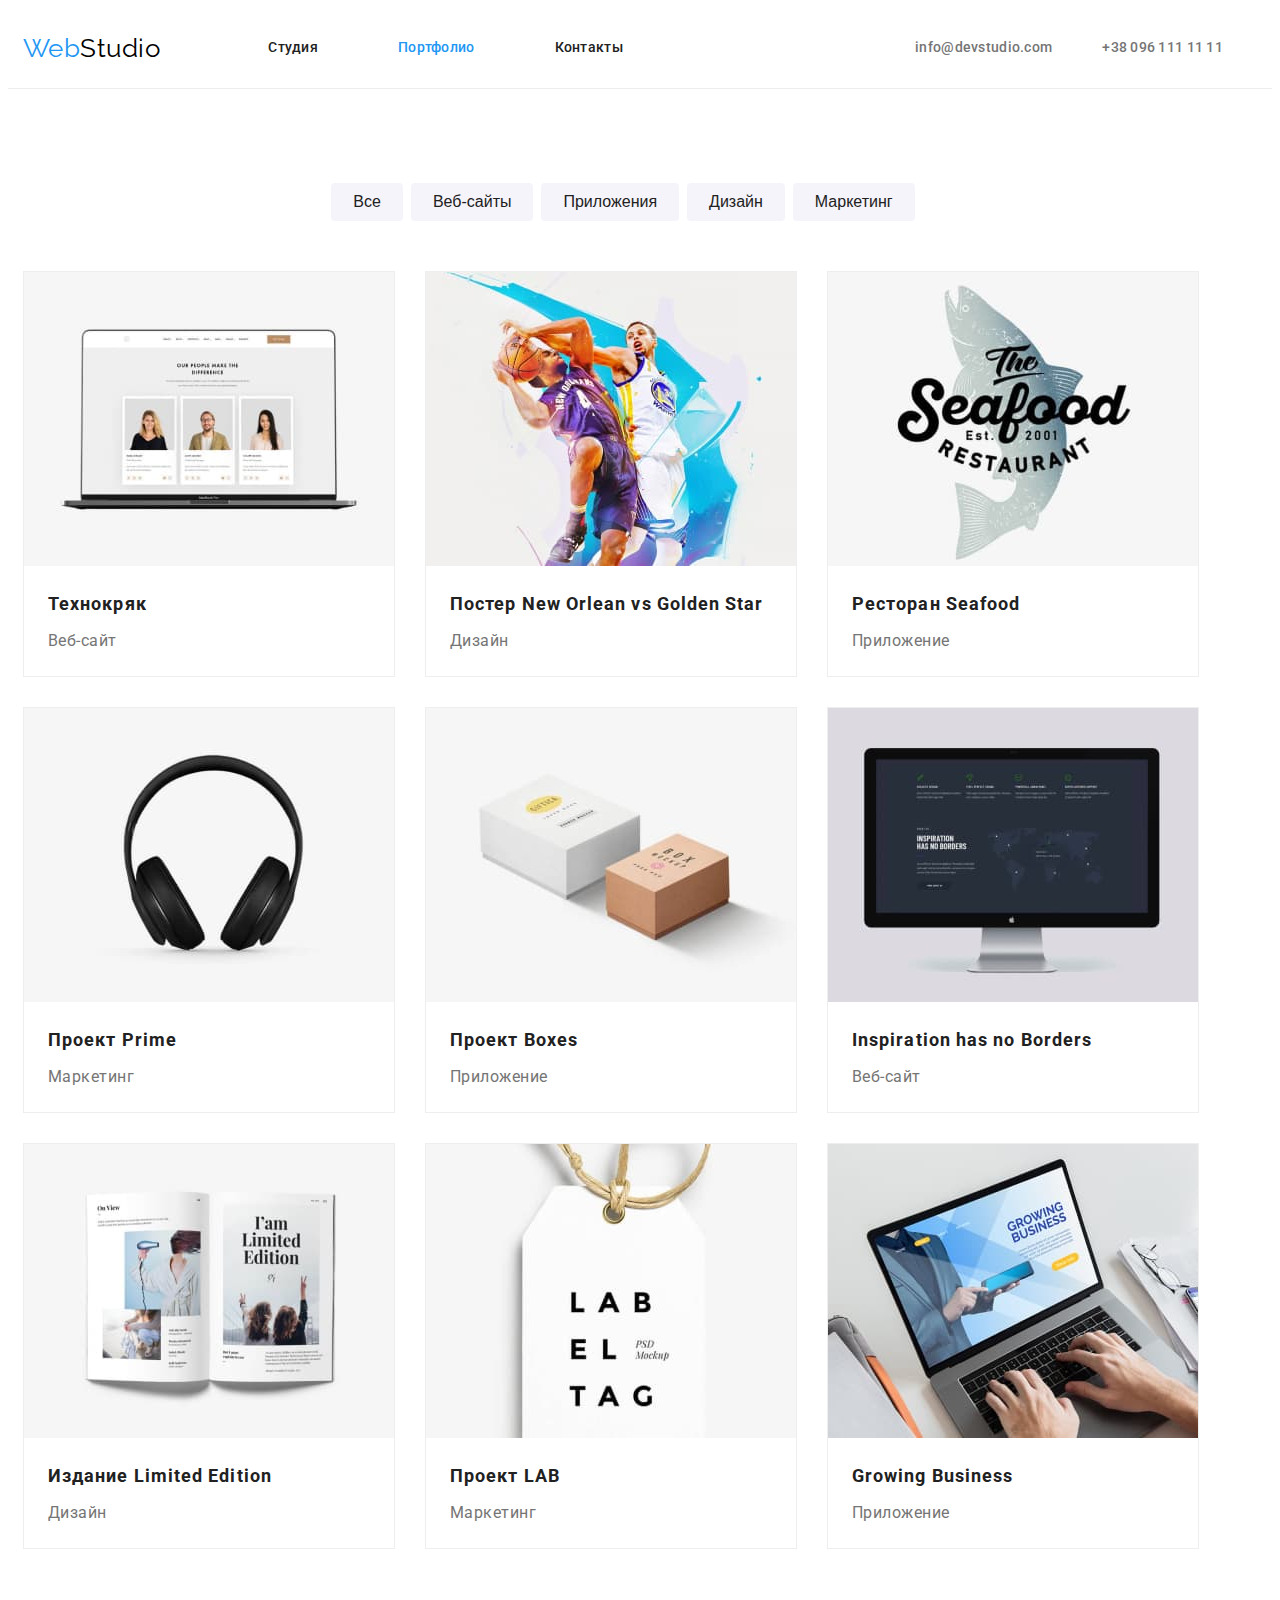
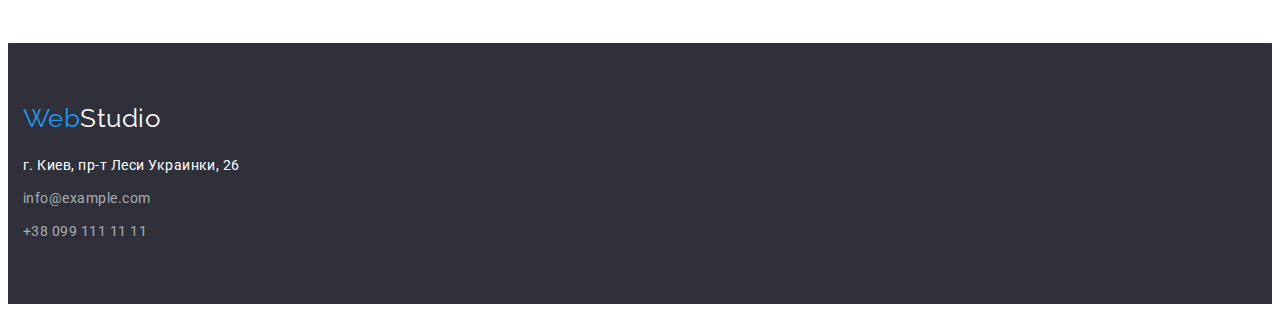
==== portfolio.html @ 8bc98cf9 "1st try" ====
<!DOCTYPE html>
<html lang="ru">
  <head>
    <meta charset="UTF-8" />
    <meta http-equiv="X-UA-Compatible" content="IE=edge" />
    <meta name="viewport" content="width=device-width, initial-scale=1.0" />
    <title>Portfolio</title>
    <link
      href="https://fonts.googleapis.com/css2?family=Raleway:wght@700&family=Roboto:wght@400;500;700;900&display=swap"
      rel="stylesheet"
    />
    <link
      rel="stylesheet"
      href="https://cdnjs.cloudflare.com/ajax/libs/modern-normalize/1.1.0/modern-normalize.min.css"
      integrity="sha512-wpPYUAdjBVSE4KJnH1VR1HeZfpl1ub8YT/NKx4PuQ5NmX2tKuGu6U/JRp5y+Y8XG2tV+wKQpNHVUX03MfMFn9Q=="
      crossorigin="anonymous"
      referrerpolicy="no-referrer"
    />
    <link rel="stylesheet" href="./css/styles.css" />
  </head>
  <body>
    <!-- Header -->
    <header class="header">
      <div class="container">
        <a href="./index.html" class="logo link"
          >Web<span class="logo-header">Studio</span></a
        >
        <nav class="header-nav">
          <ul class="header-nav-list list">
            <li class="nav-item">
              <a href="./index.html" class="link">Студия</a>
            </li>
            <li class="nav-item">
              <a href="./portfolio.html" class="link current">Портфолио</a>
            </li>
            <li class="nav-item"><a href="" class="link">Контакты</a></li>
          </ul>
        </nav>
        <ul class="header-auth-list list">
          <li class="auth-item">
            <a href="mailto:info@devstudio.com" class="link"
              >info@devstudio.com</a
            >
          </li>
          <li class="auth-item">
            <a href="tel:+380961111111" class="link">+38 096 111 11 11</a>
          </li>
        </ul>
      </div>
    </header>

    <!-- Main -->
    <main>
      <h1 class="hidden">Наши работы</h1>
      <section class="filters-projects">
        <h2 class="hidden">Filters and Projects</h2>
        <div class="container">
          <ul class="filters-list list">
            <li class="filters-item">
              <button type="button" class="btn filters-btn">Все</button>
            </li>
            <li class="filters-item">
              <button type="button" class="btn filters-btn">Веб-сайты</button>
            </li>
            <li class="filters-item">
              <button type="button" class="btn filters-btn">Приложения</button>
            </li>
            <li class="filters-item">
              <button type="button" class="btn filters-btn">Дизайн</button>
            </li>
            <li class="filters-item">
              <button type="button" class="btn filters-btn">Маркетинг</button>
            </li>
          </ul>
        </div>
        <div class="container">
          <ul class="projects-list list">
            <li class="projects-item">
              <img
                src="./images/project1.jpg"
                alt="Вид на браузер"
                width="300"
                class="projects-imgs"
              />
              <div class="projects-container">
                <h3 class="projects-title title">Технокряк</h3>
                <p class="projects-description">Веб-сайт</p>
              </div>
            </li>
            <li class="projects-item">
              <img
                src="./images/project2.jpg"
                alt="Двое парней играют в баскетбол"
                width="300"
                class="projects-imgs"
              />
              <div class="projects-container">
                <h3 class="projects-title title">
                  Постер New Orlean vs Golden Star
                </h3>
                <p class="projects-description">Дизайн</p>
              </div>
            </li>
            <li class="projects-item">
              <img
                src="./images/project3.jpg"
                alt="Лого ресторана"
                width="300"
                class="projects-imgs"
              />
              <div class="projects-container">
                <h3 class="projects-title title">Ресторан Seafood</h3>
                <p class="projects-description">Приложение</p>
              </div>
            </li>
            <li class="projects-item">
              <img
                src="./images/project4.jpg"
                alt="Наушники"
                width="300"
                class="projects-imgs"
              />
              <div class="projects-container">
                <h3 class="projects-title title">Проект Prime</h3>
                <p class="projects-description">Маркетинг</p>
              </div>
            </li>
            <li class="projects-item">
              <img
                src="./images/project5.jpg"
                alt="Две коробки"
                width="300"
                class="projects-imgs"
              />
              <div class="projects-container">
                <h3 class="projects-title title">Проект Boxes</h3>
                <p class="projects-description">Приложение</p>
              </div>
            </li>
            <li class="projects-item">
              <img
                src="./images/project6.jpg"
                alt="Компьютер"
                width="300"
                class="projects-imgs"
              />
              <div class="projects-container">
                <h3 lang="en" class="projects-title title">
                  Inspiration has no Borders
                </h3>
                <p class="projects-description">Веб-сайт</p>
              </div>
            </li>
            <li class="projects-item">
              <img
                src="./images/project7.jpg"
                alt="Книга"
                width="300"
                class="projects-imgs"
              />
              <div class="projects-container">
                <h3 lang="en" class="projects-title title">
                  Издание Limited Edition
                </h3>
                <p class="projects-description">Дизайн</p>
              </div>
            </li>
            <li class="projects-item">
              <img
                src="./images/project8.jpg"
                alt="Ярлык"
                width="300"
                class="projects-imgs"
              />
              <div class="projects-container">
                <h3 lang="en" class="projects-title title">Проект LAB</h3>
                <p class="projects-description">Маркетинг</p>
              </div>
            </li>
            <li class="projects-item">
              <img
                src="./images/project9.jpg"
                alt="Ноутбук"
                width="300"
                class="projects-imgs"
              />
              <div class="projects-container">
                <h3 lang="en" class="projects-title title">Growing Business</h3>
                <p class="projects-description">Приложение</p>
              </div>
            </li>
          </ul>
        </div>
      </section>
    </main>

    <!-- Footer -->
    <footer class="footer">
      <div class="container">
        <a href="./index.html" class="logo link"
          >Web<span class="logo-footer">Studio</span></a
        >
        <address class="address">
          <p>
            <a
              href="http://goo.gl/maps/BzuUJeDCtrYKeMsz9"
              target="_blank"
              rel="noopener nofollow noreferrer"
              class="link"
            >
              г. Киев, пр-т Леси Украинки, 26</a
            >
          </p>
          <ul class="footer-auth-list list">
            <li class="footer-auth-item">
              <a
                href="mailto:info@example.com"
                target="_blank"
                rel="noopener nofollow noreferrer"
                class="link"
                >info@example.com</a
              >
            </li>
            <li class="footer-auth-item">
              <a href="tel:+380991111111" class="link">+38 099 111 11 11</a>
            </li>
          </ul>
        </address>
      </div>
    </footer>
  </body>
</html>
---- css/styles.css ----
:root {
  --primary-text-color: #757575;
  --title-black-color: #212121;
  --primary-black-color: #000000;
  --accent-text-color: #2196f3;
  --primary-white-color: #ffffff;
  --address-footer-color: rgba(255, 255, 255, 0.6);
  --secondary-background-color: #f5f4fa;
}

p,
h1,
h2,
h3,
h4,
h5,
h6 {
  margin: 0;
}

ul,
ol {
  margin: 0;
  padding-left: 0;
}

button {
  cursor: pointer;
}

img {
  display: block;
}

body {
  font-family: Roboto, sans-serif;
  letter-spacing: 0.03em;
  background-color: var(--primary-white-color);
  color: var(--primary-text-color);
}

.btn {
  border-radius: 4px;
  border: none;
}

.container {
  width: 1200px;
  padding-left: 15px;
  padding-right: 15px;
}

.hidden {
  position: absolute;
  white-space: nowrap;
  width: 1px;
  height: 1px;
  overflow: hidden;
  border: 0;
  padding: 0;
  clip: rect(0 0 0 0);
  clip-path: inset(50%);
  margin: -1px;
}

.list {
  list-style: none;
}

.link {
  text-decoration: none;
}

.link.current {
  color: var(--accent-text-color);
}

.title {
  color: var(--title-black-color);
}

.address {
  font-style: normal;
}

.logo {
  font-family: "Raleway", sans-serif;
  color: var(--accent-text-color);
  font-size: 26px;
  line-height: 1.19;
  margin-right: 93px;
}
/* ---------------HEADER------------------- */
.header {
  border-bottom: 1px solid #ececec;
}

.header .container {
  display: flex;
  align-items: center;
}
.logo-header {
  color: var(--primary-black-color);
}

.header-nav {
}
.header-nav-list {
  display: flex;
  align-items: center;
}

.nav-item,
.auth-item {
  display: block;
  font-weight: 500;
  font-size: 14px;
  line-height: 1.14;
  letter-spacing: 0.02em;
  padding-bottom: 32px;
  padding-top: 32px;
}

.nav-item:not(:last-child) {
  margin-right: 50px;
}

.nav-item a {
  padding: 15px;
  color: var(--title-black-color);
}
.auth-item a {
  color: var(--primary-text-color);
}
.header-auth-list {
  display: flex;
  margin-left: auto;
}

.header-auth-list .link {
  padding-top: 32px;
  padding-bottom: 32px;
}
.header-auth-list .auth-item + .auth-item {
  margin-left: 50px;
}

.nav-item a:hover,
.auth-item a:hover,
.footer-auth-item a:hover,
.nav-item a:focus,
.auth-item a:focus,
.footer-auth-item a:focus {
  color: var(--accent-text-color);
}
/* ---------------HERO------------------- */
.hero {
  padding-top: 200px;
  padding-bottom: 200px;
  background-color: #2f303a;
  text-align: center;
}

.hero-title {
  color: var(--primary-white-color);
  font-weight: 900;
  font-size: 44px;
  line-height: 1.36;
  letter-spacing: 0.06em;
  text-transform: uppercase;
  margin-bottom: 30px;
}
.hero-btn {
  color: var(--primary-white-color);
  background-color: var(--accent-text-color);
  font-weight: 700;
  font-size: 16px;
  line-height: 1.88;
  letter-spacing: 0.06em;
  padding: 10px 32px;

  display: inline-block;
}

.hero-btn:hover,
.hero-btn:focus {
  background-color: #188ce8;
}
/* ---------------FOOTER------------------- */
.footer {
  background-color: #2f303a;
  padding-top: 60px;
  padding-bottom: 60px;
}

.logo-footer {
  color: var(--primary-white-color);
}

.address {
  display: flex;
  flex-direction: column;
  font-size: 14px;
  line-height: 1.71;
  margin-top: 20px;
}

.address a {
  color: var(--primary-white-color);
}

.footer-auth-item {
  margin-top: 9px;
}

.footer-auth-item .link {
  color: var(--address-footer-color);
}
/* ---------------SPECIALTY------------------- */
.specialty {
  margin-top: 67px;
  margin-bottom: 94px;
}

.specialty-list {
  display: flex;
}
.specialty-item:not(:last-child) {
  margin-right: 30px;
}
.specialty-title {
  font-weight: 700;
  font-size: 14px;
  line-height: 1.14;
  text-transform: uppercase;
  margin-bottom: 10px;
}

.specialty-description {
  font-size: 14px;
  line-height: 1.71;
  max-width: 270px;
}
/* ---------------ABOUT------------------- */
.about {
  margin-bottom: 94px;
}

.about-title,
.team-title {
  font-weight: 700;
  font-size: 36px;
  line-height: 1.17;
  text-align: center;
  margin-bottom: 50px;
}
.about-list {
  display: flex;
  margin-left: -30px;
}

.about-item {
  flex-basis: calc(100 / 3 - 30px);
  margin-left: 30px;
}
/* ---------------TEAM------------------- */
.team {
  background-color: var(--secondary-background-color);
  padding-top: 94px;
  padding-bottom: 94px;
}
.container {
}
.team-title {
}
.title {
}
.team-list {
  display: flex;
}

.team-item:not(:last-child) {
  margin-right: 30px;
}

.team-item {
  box-shadow: 0px 1px 3px rgba(0, 0, 0, 0.12), 0px 1px 1px rgba(0, 0, 0, 0.14),
    0px 2px 1px rgba(0, 0, 0, 0.2);
  border-radius: 0px 0px 4px 4px;
}

.teammate,
.teammate-description {
  font-weight: 500;
  font-size: 16px;
  line-height: 1.19;
  text-align: center;
}
.teammate-description {
  font-weight: 400;
  margin-top: 10px;
}

.teammate-container {
  padding-top: 30px;
  padding-bottom: 30px;
}
/* ---------------PORTFOLIO------------------- */
.filters-projects {
  margin-top: 94px;
  margin-bottom: 94px;
}
/* ---------------FILTERS------------------- */
.filters-list {
  display: flex;
  justify-content: center;
  margin-bottom: 34px;
  padding-bottom: 16px;
}

.filters-item:not(:last-child) {
  margin-right: 8px;
}
.filters-btn {
  font-weight: 500;
  font-size: 16px;
  line-height: 1.62;
  text-align: center;
  color: var(--title-black-color);
  background-color: var(--secondary-background-color);
  padding: 6px 22px;
}

.filters-btn:hover,
.filters-btn:focus {
  color: var(--primary-white-color);
  background-color: var(--accent-text-color);
  box-shadow: 0px 3px 1px rgba(0, 0, 0, 0.1), 0px 1px 2px rgba(0, 0, 0, 0.08),
    0px 2px 2px rgba(0, 0, 0, 0.12);
}
/* ---------------ROJECTS------------------- */

.container .projects-list {
}
.projects-list {
  display: flex;
  flex-wrap: wrap;
  margin-right: -30px;
}

.projects-item {
  flex-basis: calc(100 / 3 - 30px);
  margin-right: 30px;
  border: 1px solid #eeeeee;
  margin-bottom: 30px;
}

.projects-item:nth-child(3n + 3) {
  margin-right: 0;
}

.projects-item:nth-last-child(-n + 3) {
  margin-bottom: 0;
}

.projects-imgs {
  min-width: 370px;
}

.projects-title {
  font-weight: 700;
  font-size: 18px;
  line-height: 2;
  letter-spacing: 0.06em;
  margin-bottom: 4px;
}

.projects-description {
  line-height: 1.88;
}

.projects-container {
  padding-left: 24px;
  padding-right: 24px;
  margin-top: 20px;
  margin-bottom: 20px;
}
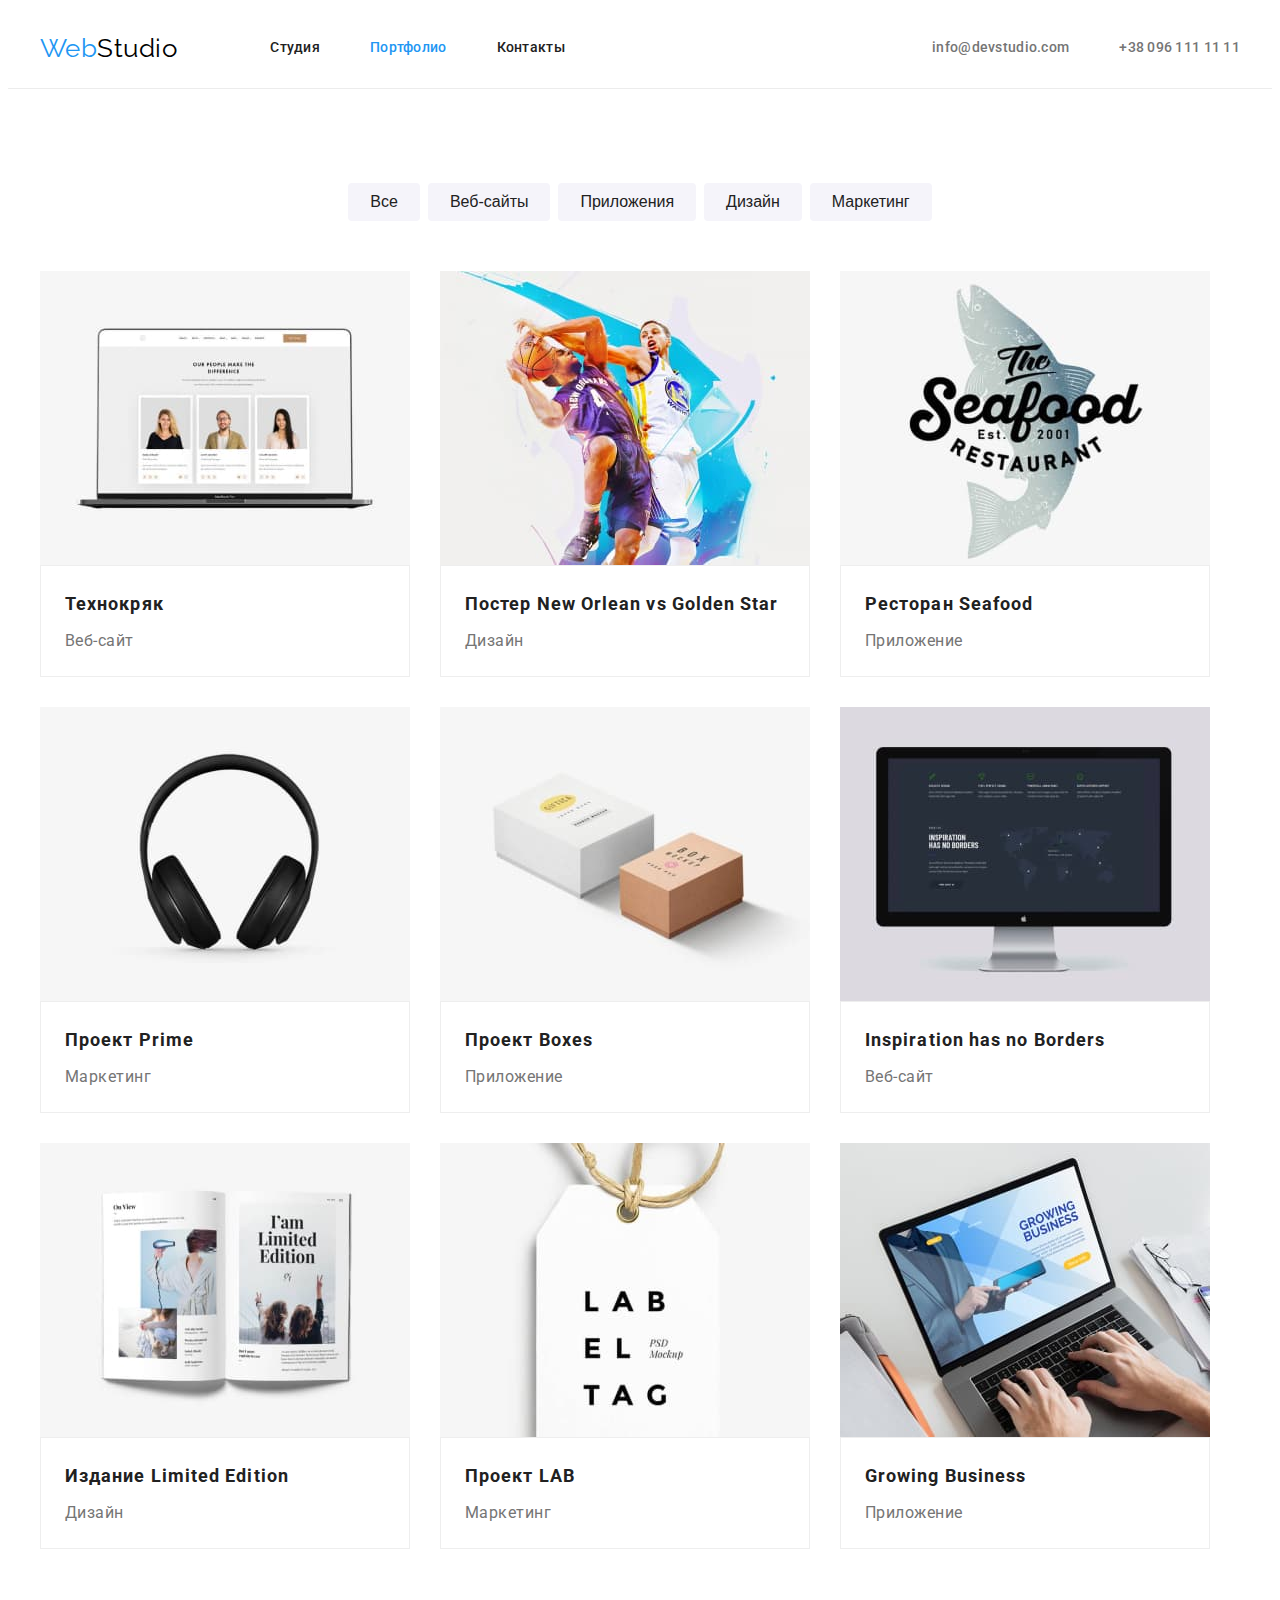
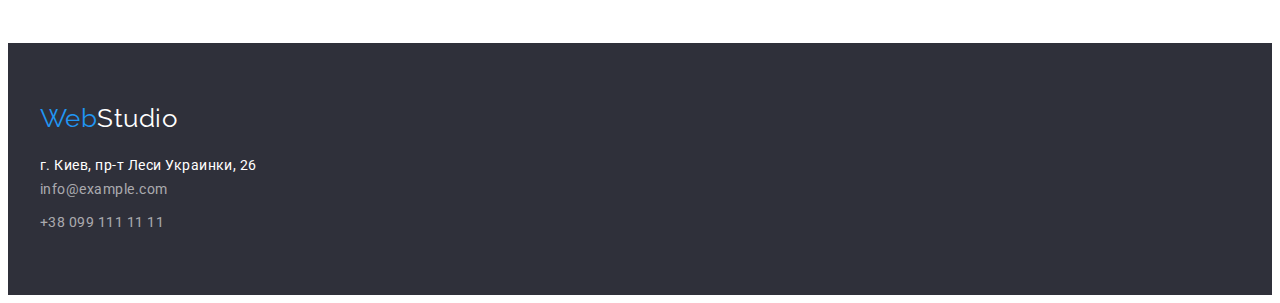
==== commit 061e852c: "2nd try" ====
--- a/portfolio.html
+++ b/portfolio.html
@@ -53,8 +53,8 @@
     <main>
       <h1 class="hidden">Наши работы</h1>
       <section class="filters-projects">
-        <h2 class="hidden">Filters and Projects</h2>
         <div class="container">
+          <h2 class="hidden">Filters and Projects</h2>
           <ul class="filters-list list">
             <li class="filters-item">
               <button type="button" class="btn filters-btn">Все</button>
@@ -72,8 +72,7 @@
               <button type="button" class="btn filters-btn">Маркетинг</button>
             </li>
           </ul>
-        </div>
-        <div class="container">
+
           <ul class="projects-list list">
             <li class="projects-item">
               <img
--- a/css/styles.css
+++ b/css/styles.css
@@ -48,6 +48,7 @@
   width: 1200px;
   padding-left: 15px;
   padding-right: 15px;
+  margin: 0 auto;
 }
 
 .hidden {
@@ -88,7 +89,6 @@
   color: var(--accent-text-color);
   font-size: 26px;
   line-height: 1.19;
-  margin-right: 93px;
 }
 /* ---------------HEADER------------------- */
 .header {
@@ -101,6 +101,7 @@
 }
 .logo-header {
   color: var(--primary-black-color);
+  margin-right: 93px;
 }
 
 .header-nav {
@@ -112,21 +113,24 @@
 
 .nav-item,
 .auth-item {
-  display: block;
   font-weight: 500;
   font-size: 14px;
   line-height: 1.14;
   letter-spacing: 0.02em;
-  padding-bottom: 32px;
-  padding-top: 32px;
 }
 
 .nav-item:not(:last-child) {
   margin-right: 50px;
 }
+.nav-item a,
+.auth-item a {
+  display: block;
+
+  padding-top: 32px;
+  padding-bottom: 32px;
+}
 
 .nav-item a {
-  padding: 15px;
   color: var(--title-black-color);
 }
 .auth-item a {
@@ -137,10 +141,6 @@
   margin-left: auto;
 }
 
-.header-auth-list .link {
-  padding-top: 32px;
-  padding-bottom: 32px;
-}
 .header-auth-list .auth-item + .auth-item {
   margin-left: 50px;
 }
@@ -169,6 +169,9 @@
   letter-spacing: 0.06em;
   text-transform: uppercase;
   margin-bottom: 30px;
+  width: 696px;
+  margin-left: auto;
+  margin-right: auto;
 }
 .hero-btn {
   color: var(--primary-white-color);
@@ -198,19 +201,21 @@
 }
 
 .address {
-  display: flex;
-  flex-direction: column;
   font-size: 14px;
   line-height: 1.71;
   margin-top: 20px;
 }
 
+.address-street {
+  margin-bottom: 9px;
+}
+
 .address a {
   color: var(--primary-white-color);
 }
 
-.footer-auth-item {
-  margin-top: 9px;
+.footer-auth-item:not(:last-child) {
+  margin-bottom: 9px;
 }
 
 .footer-auth-item .link {
@@ -218,13 +223,17 @@
 }
 /* ---------------SPECIALTY------------------- */
 .specialty {
-  margin-top: 67px;
-  margin-bottom: 94px;
+  padding-top: 94px;
+  padding-bottom: 94px;
 }
 
 .specialty-list {
   display: flex;
 }
+.specialty-item {
+  width: 270px;
+}
+
 .specialty-item:not(:last-child) {
   margin-right: 30px;
 }
@@ -239,11 +248,10 @@
 .specialty-description {
   font-size: 14px;
   line-height: 1.71;
-  max-width: 270px;
 }
 /* ---------------ABOUT------------------- */
 .about {
-  margin-bottom: 94px;
+  padding-bottom: 94px;
 }
 
 .about-title,
@@ -256,11 +264,9 @@
 }
 .about-list {
   display: flex;
-  margin-left: -30px;
-}
-
-.about-item {
-  flex-basis: calc(100 / 3 - 30px);
+}
+
+.about-item + .about-item {
   margin-left: 30px;
 }
 /* ---------------TEAM------------------- */
@@ -314,8 +320,7 @@
 .filters-list {
   display: flex;
   justify-content: center;
-  margin-bottom: 34px;
-  padding-bottom: 16px;
+  margin-bottom: 50px;
 }
 
 .filters-item:not(:last-child) {
@@ -338,20 +343,17 @@
   box-shadow: 0px 3px 1px rgba(0, 0, 0, 0.1), 0px 1px 2px rgba(0, 0, 0, 0.08),
     0px 2px 2px rgba(0, 0, 0, 0.12);
 }
-/* ---------------ROJECTS------------------- */
+/* ---------------PROJECTS------------------- */
 
 .container .projects-list {
 }
 .projects-list {
   display: flex;
   flex-wrap: wrap;
-  margin-right: -30px;
 }
 
 .projects-item {
-  flex-basis: calc(100 / 3 - 30px);
   margin-right: 30px;
-  border: 1px solid #eeeeee;
   margin-bottom: 30px;
 }
 
@@ -380,8 +382,7 @@
 }
 
 .projects-container {
-  padding-left: 24px;
-  padding-right: 24px;
-  margin-top: 20px;
-  margin-bottom: 20px;
-}
+  padding: 20px 24px;
+
+  border: 1px solid #eeeeee;
+}
